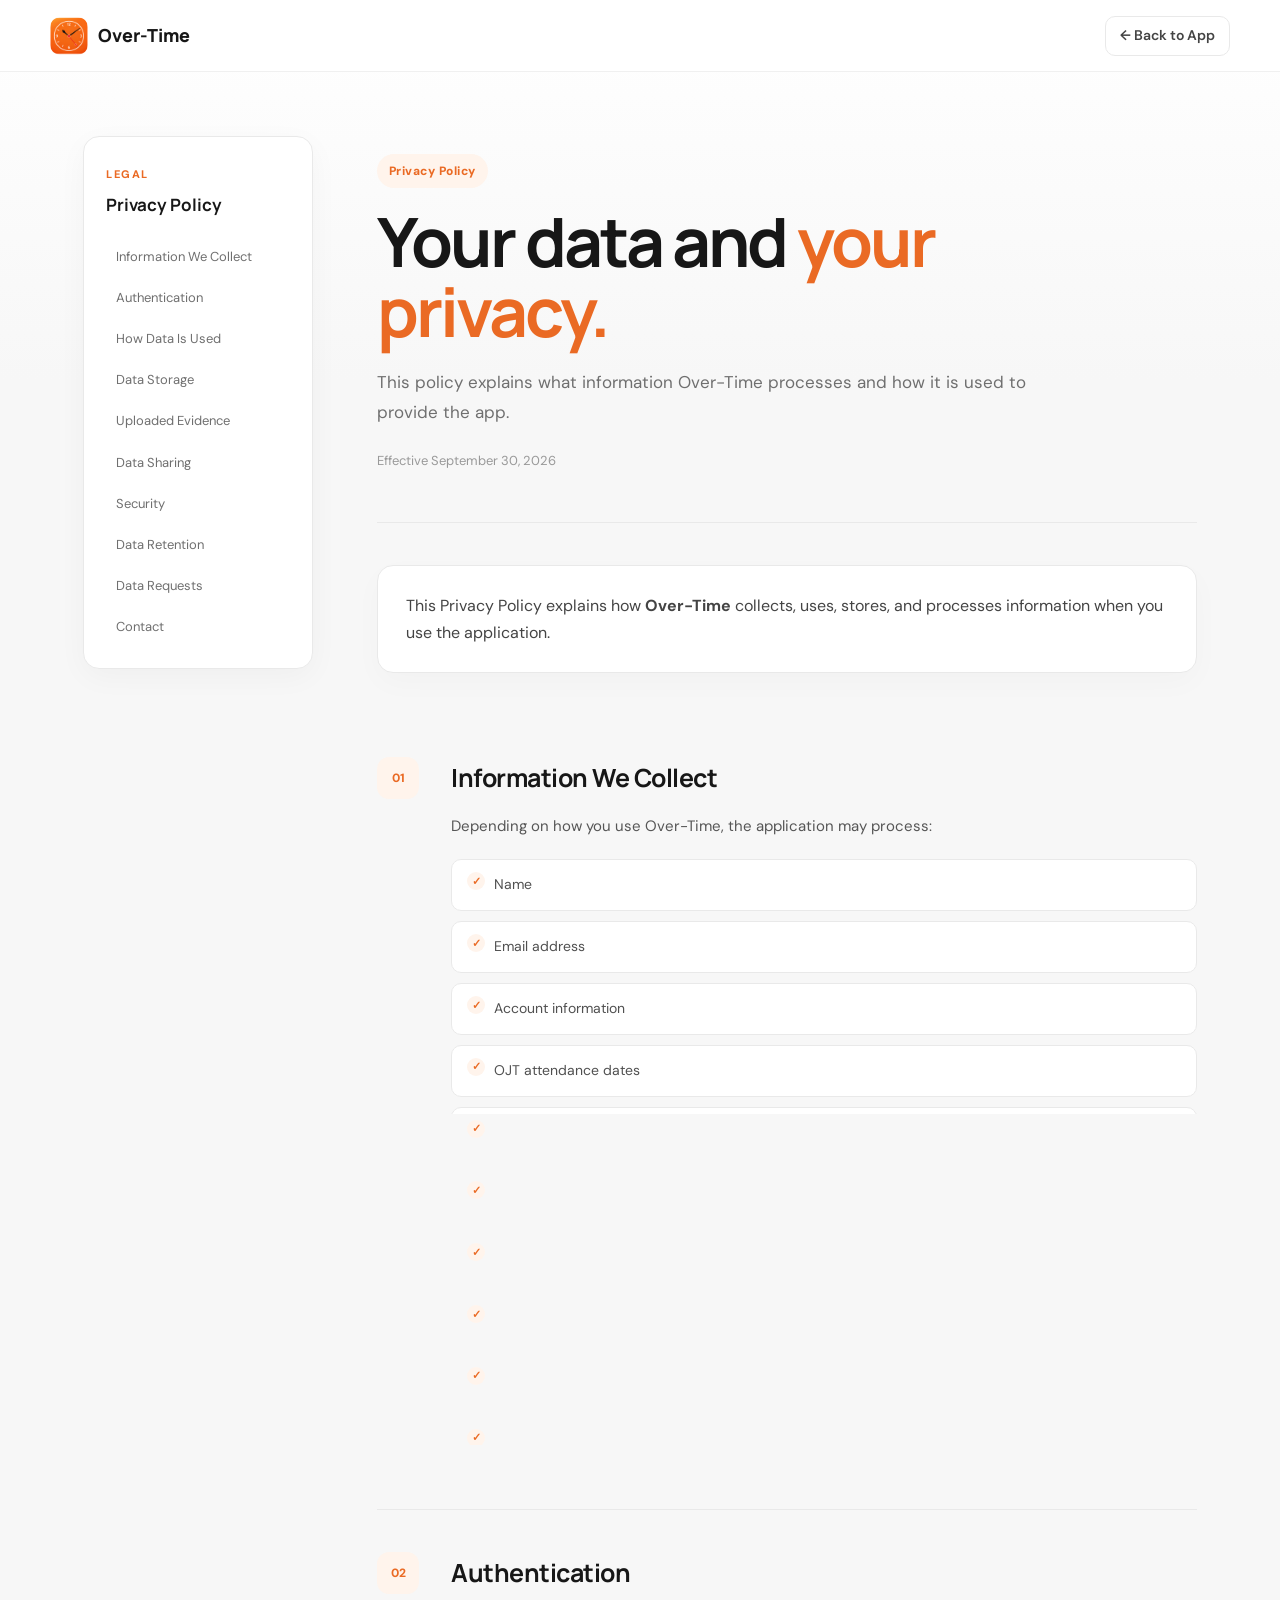
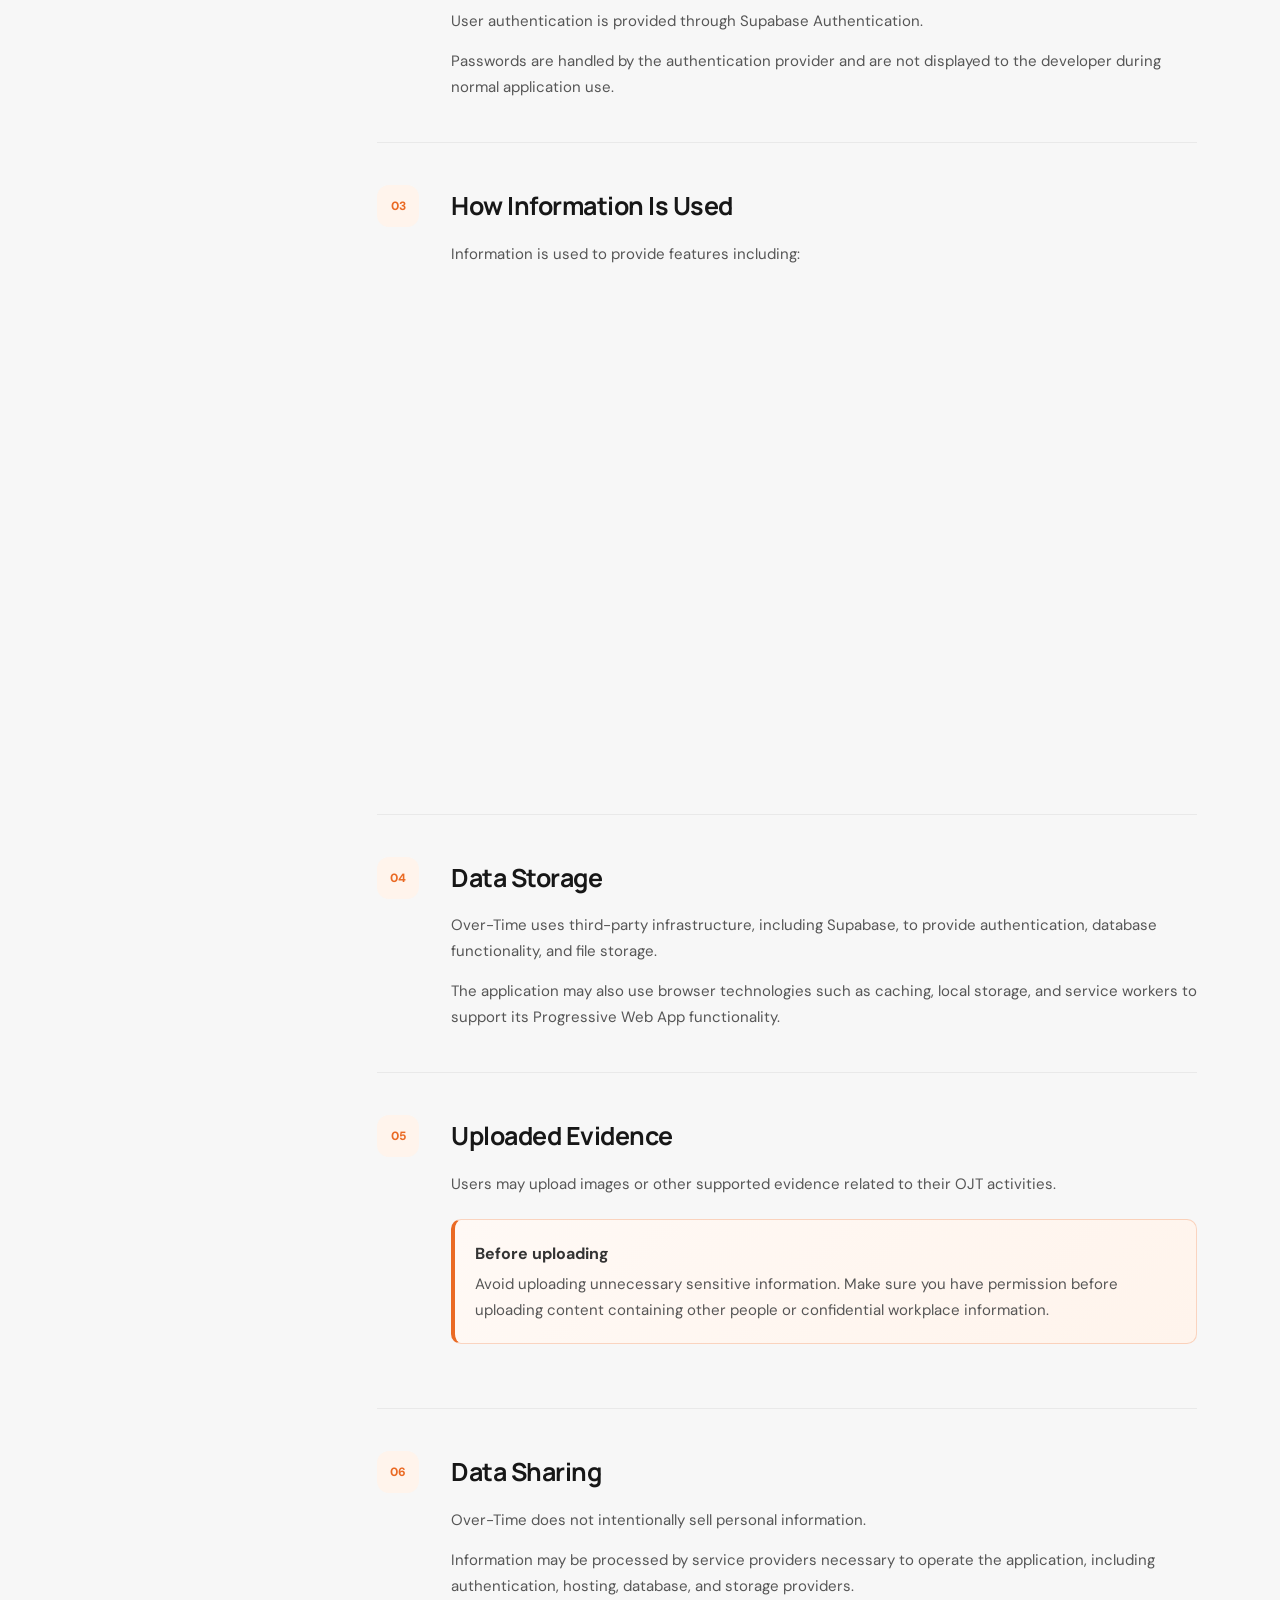
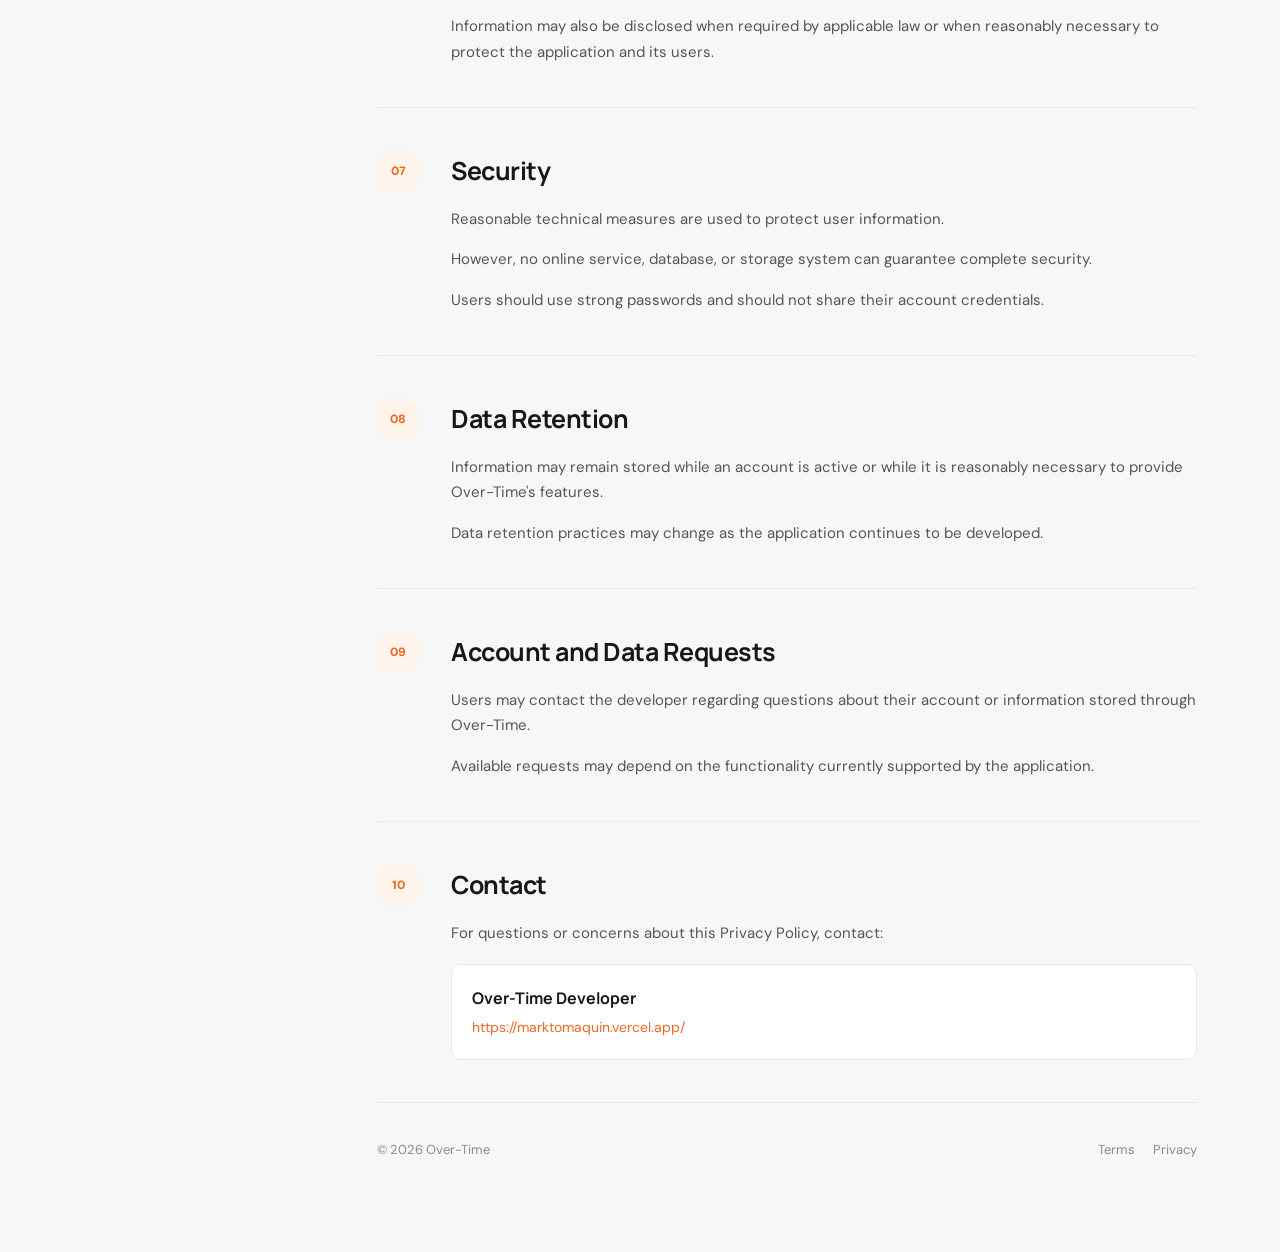
==== privacy.html @ fa610949 "terms and privacy" ====
<!DOCTYPE html>
<html lang="en">

<head>
    <meta charset="UTF-8">

    <meta name="viewport" content="width=device-width, initial-scale=1.0">

    <meta name="theme-color" content="#ea6a24">

    <title>Privacy Policy | Over-Time</title>

    <link rel="icon" type="image/png" href="/icons/icon-192.png">

    <link rel="stylesheet" href="./legal.css">
</head>

<body>

    <header class="legal-navbar">

        <a href="/" class="legal-brand">

            <img src="/icons/icon-192.png" alt="Over-Time logo">

            <span>Over-Time</span>

        </a>

        <a href="/" class="back-link">
            ← Back to App
        </a>

    </header>


    <main class="legal-wrapper">

        <aside class="legal-sidebar">

            <div class="sidebar-card">

                <span class="sidebar-label">
                    LEGAL
                </span>

                <h3>Privacy Policy</h3>

                <nav>
                    <a href="#information">
                        Information We Collect
                    </a>

                    <a href="#authentication">
                        Authentication
                    </a>

                    <a href="#usage">
                        How Data Is Used
                    </a>

                    <a href="#storage">
                        Data Storage
                    </a>

                    <a href="#evidence">
                        Uploaded Evidence
                    </a>

                    <a href="#sharing">
                        Data Sharing
                    </a>

                    <a href="#security">
                        Security
                    </a>

                    <a href="#retention">
                        Data Retention
                    </a>

                    <a href="#requests">
                        Data Requests
                    </a>

                    <a href="#contact">
                        Contact
                    </a>
                </nav>

            </div>

        </aside>


        <article class="legal-content">

            <section class="legal-hero">

                <div class="legal-badge">
                    Privacy Policy
                </div>

                <h1>
                    Your data and
                    <span>your privacy.</span>
                </h1>

                <p>
                    This policy explains what information Over-Time
                    processes and how it is used to provide the app.
                </p>

                <div class="last-updated">
                    Effective September 30, 2026
                </div>

            </section>


            <section class="legal-intro">

                <p>
                    This Privacy Policy explains how
                    <strong>Over-Time</strong> collects, uses,
                    stores, and processes information when
                    you use the application.
                </p>

            </section>


            <section class="legal-section" id="information">

                <span class="section-number">
                    01
                </span>

                <div>

                    <h2>Information We Collect</h2>

                    <p>
                        Depending on how you use Over-Time,
                        the application may process:
                    </p>

                    <ul class="legal-list">

                        <li>Name</li>
                        <li>Email address</li>
                        <li>Account information</li>
                        <li>OJT attendance dates</li>
                        <li>Time-in and time-out records</li>
                        <li>Rendered internship hours</li>
                        <li>Daily accomplishments</li>
                        <li>Activity descriptions</li>
                        <li>Uploaded evidence or images</li>
                        <li>Application preferences</li>

                    </ul>

                </div>

            </section>


            <section class="legal-section" id="authentication">

                <span class="section-number">
                    02
                </span>

                <div>

                    <h2>Authentication</h2>

                    <p>
                        User authentication is provided through
                        Supabase Authentication.
                    </p>

                    <p>
                        Passwords are handled by the authentication
                        provider and are not displayed to the
                        developer during normal application use.
                    </p>

                </div>

            </section>


            <section class="legal-section" id="usage">

                <span class="section-number">
                    03
                </span>

                <div>

                    <h2>How Information Is Used</h2>

                    <p>
                        Information is used to provide features
                        including:
                    </p>

                    <ul class="legal-list">

                        <li>
                            Creating and managing user accounts.
                        </li>

                        <li>
                            Recording OJT attendance.
                        </li>

                        <li>
                            Calculating rendered internship hours.
                        </li>

                        <li>
                            Storing daily accomplishment records.
                        </li>

                        <li>
                            Displaying progress summaries
                            and reports.
                        </li>

                        <li>
                            Storing evidence attached to logs.
                        </li>

                        <li>
                            Synchronizing account information
                            across supported devices.
                        </li>

                        <li>
                            Maintaining and improving Over-Time.
                        </li>

                    </ul>

                </div>

            </section>


            <section class="legal-section" id="storage">

                <span class="section-number">
                    04
                </span>

                <div>

                    <h2>Data Storage</h2>

                    <p>
                        Over-Time uses third-party infrastructure,
                        including Supabase, to provide authentication,
                        database functionality, and file storage.
                    </p>

                    <p>
                        The application may also use browser
                        technologies such as caching, local storage,
                        and service workers to support its
                        Progressive Web App functionality.
                    </p>

                </div>

            </section>


            <section class="legal-section" id="evidence">

                <span class="section-number">
                    05
                </span>

                <div>

                    <h2>Uploaded Evidence</h2>

                    <p>
                        Users may upload images or other supported
                        evidence related to their OJT activities.
                    </p>

                    <div class="notice-card">

                        <strong>Before uploading</strong>

                        <p>
                            Avoid uploading unnecessary sensitive
                            information. Make sure you have permission
                            before uploading content containing
                            other people or confidential workplace
                            information.
                        </p>

                    </div>

                </div>

            </section>


            <section class="legal-section" id="sharing">

                <span class="section-number">
                    06
                </span>

                <div>

                    <h2>Data Sharing</h2>

                    <p>
                        Over-Time does not intentionally sell
                        personal information.
                    </p>

                    <p>
                        Information may be processed by service
                        providers necessary to operate the application,
                        including authentication, hosting,
                        database, and storage providers.
                    </p>

                    <p>
                        Information may also be disclosed when required
                        by applicable law or when reasonably necessary
                        to protect the application and its users.
                    </p>

                </div>

            </section>


            <section class="legal-section" id="security">

                <span class="section-number">
                    07
                </span>

                <div>

                    <h2>Security</h2>

                    <p>
                        Reasonable technical measures are used
                        to protect user information.
                    </p>

                    <p>
                        However, no online service, database,
                        or storage system can guarantee complete
                        security.
                    </p>

                    <p>
                        Users should use strong passwords and
                        should not share their account credentials.
                    </p>

                </div>

            </section>


            <section class="legal-section" id="retention">

                <span class="section-number">
                    08
                </span>

                <div>

                    <h2>Data Retention</h2>

                    <p>
                        Information may remain stored while an
                        account is active or while it is reasonably
                        necessary to provide Over-Time's features.
                    </p>

                    <p>
                        Data retention practices may change as
                        the application continues to be developed.
                    </p>

                </div>

            </section>


            <section class="legal-section" id="requests">

                <span class="section-number">
                    09
                </span>

                <div>

                    <h2>Account and Data Requests</h2>

                    <p>
                        Users may contact the developer regarding
                        questions about their account or information
                        stored through Over-Time.
                    </p>

                    <p>
                        Available requests may depend on the
                        functionality currently supported by
                        the application.
                    </p>

                </div>

            </section>


            <section class="legal-section" id="contact">

                <span class="section-number">
                    10
                </span>

                <div>

                    <h2>Contact</h2>

                    <p>
                        For questions or concerns about this
                        Privacy Policy, contact:
                    </p>

                    <div class="contact-card">

                        <strong>Over-Time Developer</strong>

                        <span>
                            https://marktomaquin.vercel.app/
                        </span>

                    </div>

                </div>

            </section>


            <footer class="legal-footer">

                <p>
                    © 2026 Over-Time
                </p>

                <div>

                    <a href="/terms.html">
                        Terms
                    </a>

                    <a href="/privacy.html">
                        Privacy
                    </a>

                </div>

            </footer>

        </article>

    </main>

</body>

</html>
---- legal.css ----
@import url('https://fonts.googleapis.com/css2?family=DM+Sans:wght@400;500;600;700&family=Manrope:wght@600;700;800&display=swap'
);


:root {
    --orange: #ea6a24;
    --orange-dark: #cf5718;
    --orange-soft: #fff4ec;

    --text: #171717;
    --muted: #6f6f6f;
    --border: #e9e9e9;

    --background: #f7f7f7;
    --surface: #ffffff;

    --radius-sm: 10px;
    --radius-md: 16px;
    --radius-lg: 24px;

    --shadow:
        0 14px 40px rgba(0, 0, 0, 0.06);
}


* {
    box-sizing: border-box;
}


html {
    scroll-behavior: smooth;
}


body {
    margin: 0;

    background:
        linear-gradient(180deg,
            #ffffff 0%,
            var(--background) 380px);

    color: var(--text);

    font-family:
        'DM Sans',
        sans-serif;

    line-height: 1.7;
}


a {
    color: inherit;
}


.legal-navbar {
    position: sticky;
    top: 0;
    z-index: 100;

    min-height: 72px;

    display: flex;
    align-items: center;
    justify-content: space-between;

    padding:
        0 max(24px, calc((100vw - 1180px) / 2));

    background:
        rgba(255, 255, 255, 0.88);

    border-bottom:
        1px solid rgba(0, 0, 0, 0.06);

    backdrop-filter:
        blur(18px);
}


.legal-brand {
    display: flex;
    align-items: center;

    gap: 10px;

    text-decoration: none;
}


.legal-brand img {
    width: 38px;
    height: 38px;

    border-radius: 10px;

    object-fit: contain;
}


.legal-brand span {
    font-family:
        'Manrope',
        sans-serif;

    font-size: 18px;
    font-weight: 800;
}


.back-link {
    display: inline-flex;
    align-items: center;

    min-height: 40px;

    padding: 0 14px;

    border:
        1px solid var(--border);

    border-radius: 10px;

    background: #ffffff;

    color: #444;

    font-size: 14px;
    font-weight: 600;

    text-decoration: none;

    transition: 0.2s ease;
}


.back-link:hover {
    color: var(--orange);

    border-color:
        rgba(234, 106, 36, 0.4);

    transform:
        translateY(-1px);
}


.legal-wrapper {
    width: min(1180px, calc(100% - 40px));

    margin: 0 auto;

    display: grid;

    grid-template-columns:
        230px minmax(0, 820px);

    justify-content: center;

    gap: 64px;

    padding: 64px 0 80px;
}


.legal-sidebar {
    position: relative;
}


.sidebar-card {
    position: sticky;
    top: 105px;

    padding: 22px;

    background: var(--surface);

    border:
        1px solid var(--border);

    border-radius:
        var(--radius-md);

    box-shadow:
        0 8px 30px rgba(0, 0, 0, 0.035);
}


.sidebar-label {
    color: var(--orange);

    font-size: 11px;
    font-weight: 800;

    letter-spacing: 0.14em;
}


.sidebar-card h3 {
    margin:
        5px 0 18px;

    font-family:
        'Manrope',
        sans-serif;

    font-size: 17px;
}


.sidebar-card nav {
    display: grid;

    gap: 3px;
}


.sidebar-card nav a {
    padding: 8px 10px;

    border-radius: 8px;

    color: var(--muted);

    font-size: 13px;

    text-decoration: none;

    transition: 0.15s ease;
}


.sidebar-card nav a:hover {
    color: var(--orange);

    background:
        var(--orange-soft);
}


.legal-content {
    min-width: 0;
}


.legal-hero {
    padding:
        18px 0 50px;

    border-bottom:
        1px solid var(--border);
}


.legal-badge {
    display: inline-flex;

    padding:
        7px 12px;

    margin-bottom:
        18px;

    border-radius:
        999px;

    background:
        var(--orange-soft);

    color:
        var(--orange);

    font-size:
        12px;

    font-weight:
        800;

    letter-spacing:
        0.04em;
}


.legal-hero h1 {
    max-width:
        680px;

    margin:
        0;

    font-family:
        'Manrope',
        sans-serif;

    font-size:
        clamp(42px, 6vw, 68px);

    line-height:
        1.03;

    letter-spacing:
        -0.045em;
}


.legal-hero h1 span {
    color:
        var(--orange);
}


.legal-hero>p {
    max-width:
        650px;

    margin:
        22px 0 0;

    color:
        var(--muted);

    font-size:
        17px;

    line-height:
        1.75;
}


.last-updated {
    margin-top:
        22px;

    color:
        #999;

    font-size:
        13px;
}


.legal-intro {
    margin:
        42px 0;

    padding:
        26px 28px;

    background:
        var(--surface);

    border:
        1px solid var(--border);

    border-radius:
        var(--radius-md);

    box-shadow:
        0 10px 30px rgba(0, 0, 0, 0.025);
}


.legal-intro p {
    margin:
        0 0 10px;

    color:
        #444;

    font-size:
        16px;
}


.legal-intro p:last-child {
    margin-bottom:
        0;
}


.legal-section {
    display:
        grid;

    grid-template-columns:
        52px 1fr;

    gap:
        22px;

    padding:
        42px 0;

    border-bottom:
        1px solid var(--border);

    scroll-margin-top:
        100px;
}


.section-number {
    width:
        42px;

    height:
        42px;

    display:
        flex;

    align-items:
        center;

    justify-content:
        center;

    border-radius:
        12px;

    background:
        var(--orange-soft);

    color:
        var(--orange);

    font-size:
        12px;

    font-weight:
        800;
}


.legal-section h2 {
    margin:
        0 0 14px;

    font-family:
        'Manrope',
        sans-serif;

    font-size:
        25px;

    letter-spacing:
        -0.02em;
}


.legal-section p {
    margin:
        0 0 15px;

    color:
        #565656;

    font-size:
        15px;
}


.legal-section p:last-child {
    margin-bottom:
        0;
}


.legal-list {
    display:
        grid;

    gap:
        10px;

    margin:
        20px 0 0;

    padding:
        0;

    list-style:
        none;
}


.legal-list li {
    position:
        relative;

    padding:
        13px 15px 13px 42px;

    background:
        var(--surface);

    border:
        1px solid var(--border);

    border-radius:
        var(--radius-sm);

    color:
        #505050;

    font-size:
        14px;
}


.legal-list li::before {
    content:
        "✓";

    position:
        absolute;

    left:
        15px;

    top:
        12px;

    width:
        18px;

    height:
        18px;

    display:
        flex;

    align-items:
        center;

    justify-content:
        center;

    border-radius:
        50%;

    background:
        var(--orange-soft);

    color:
        var(--orange);

    font-size:
        11px;

    font-weight:
        800;
}


.notice-card {
    margin:
        22px 0;

    padding:
        20px;

    border:
        1px solid rgba(234, 106, 36, 0.25);

    border-left:
        4px solid var(--orange);

    border-radius:
        var(--radius-sm);

    background:
        linear-gradient(135deg,
            #fff9f5,
            #fff4ec);
}


.notice-card strong {
    display:
        block;

    margin-bottom:
        5px;

    color:
        #333;
}


.notice-card p {
    margin:
        0;
}


.contact-card {
    display:
        flex;

    flex-direction:
        column;

    gap:
        3px;

    margin-top:
        18px;

    padding:
        20px;

    background:
        var(--surface);

    border:
        1px solid var(--border);

    border-radius:
        var(--radius-sm);
}


.contact-card strong {
    font-family:
        'Manrope',
        sans-serif;
}


.contact-card span {
    color:
        var(--orange);

    font-size:
        14px;
}


.legal-footer {
    display:
        flex;

    align-items:
        center;

    justify-content:
        space-between;

    gap:
        20px;

    padding:
        36px 0 10px;

    color:
        #8b8b8b;

    font-size:
        13px;
}


.legal-footer p {
    margin:
        0;
}


.legal-footer div {
    display:
        flex;

    gap:
        18px;
}


.legal-footer a {
    text-decoration:
        none;
}


.legal-footer a:hover {
    color:
        var(--orange);
}


@media (max-width: 900px) {

    .legal-wrapper {
        grid-template-columns:
            1fr;

        gap:
            0;

        width:
            min(760px, calc(100% - 34px));

        padding-top:
            42px;
    }


    .legal-sidebar {
        display:
            none;
    }

}


@media (max-width: 600px) {

    .legal-navbar {
        min-height:
            64px;

        padding:
            0 18px;
    }


    .legal-brand img {
        width:
            34px;

        height:
            34px;
    }


    .legal-brand span {
        font-size:
            16px;
    }


    .back-link {
        min-height:
            36px;

        padding:
            0 11px;

        font-size:
            12px;
    }


    .legal-wrapper {
        width:
            calc(100% - 30px);

        padding:
            32px 0 50px;
    }


    .legal-hero {
        padding-top:
            8px;

        padding-bottom:
            36px;
    }


    .legal-hero h1 {
        font-size:
            40px;
    }


    .legal-hero>p {
        font-size:
            15px;
    }


    .legal-intro {
        margin:
            28px 0;

        padding:
            20px;
    }


    .legal-section {
        grid-template-columns:
            1fr;

        gap:
            14px;

        padding:
            32px 0;
    }


    .legal-section h2 {
        font-size:
            22px;
    }


    .legal-footer {
        align-items:
            flex-start;

        flex-direction:
            column;
    }

}
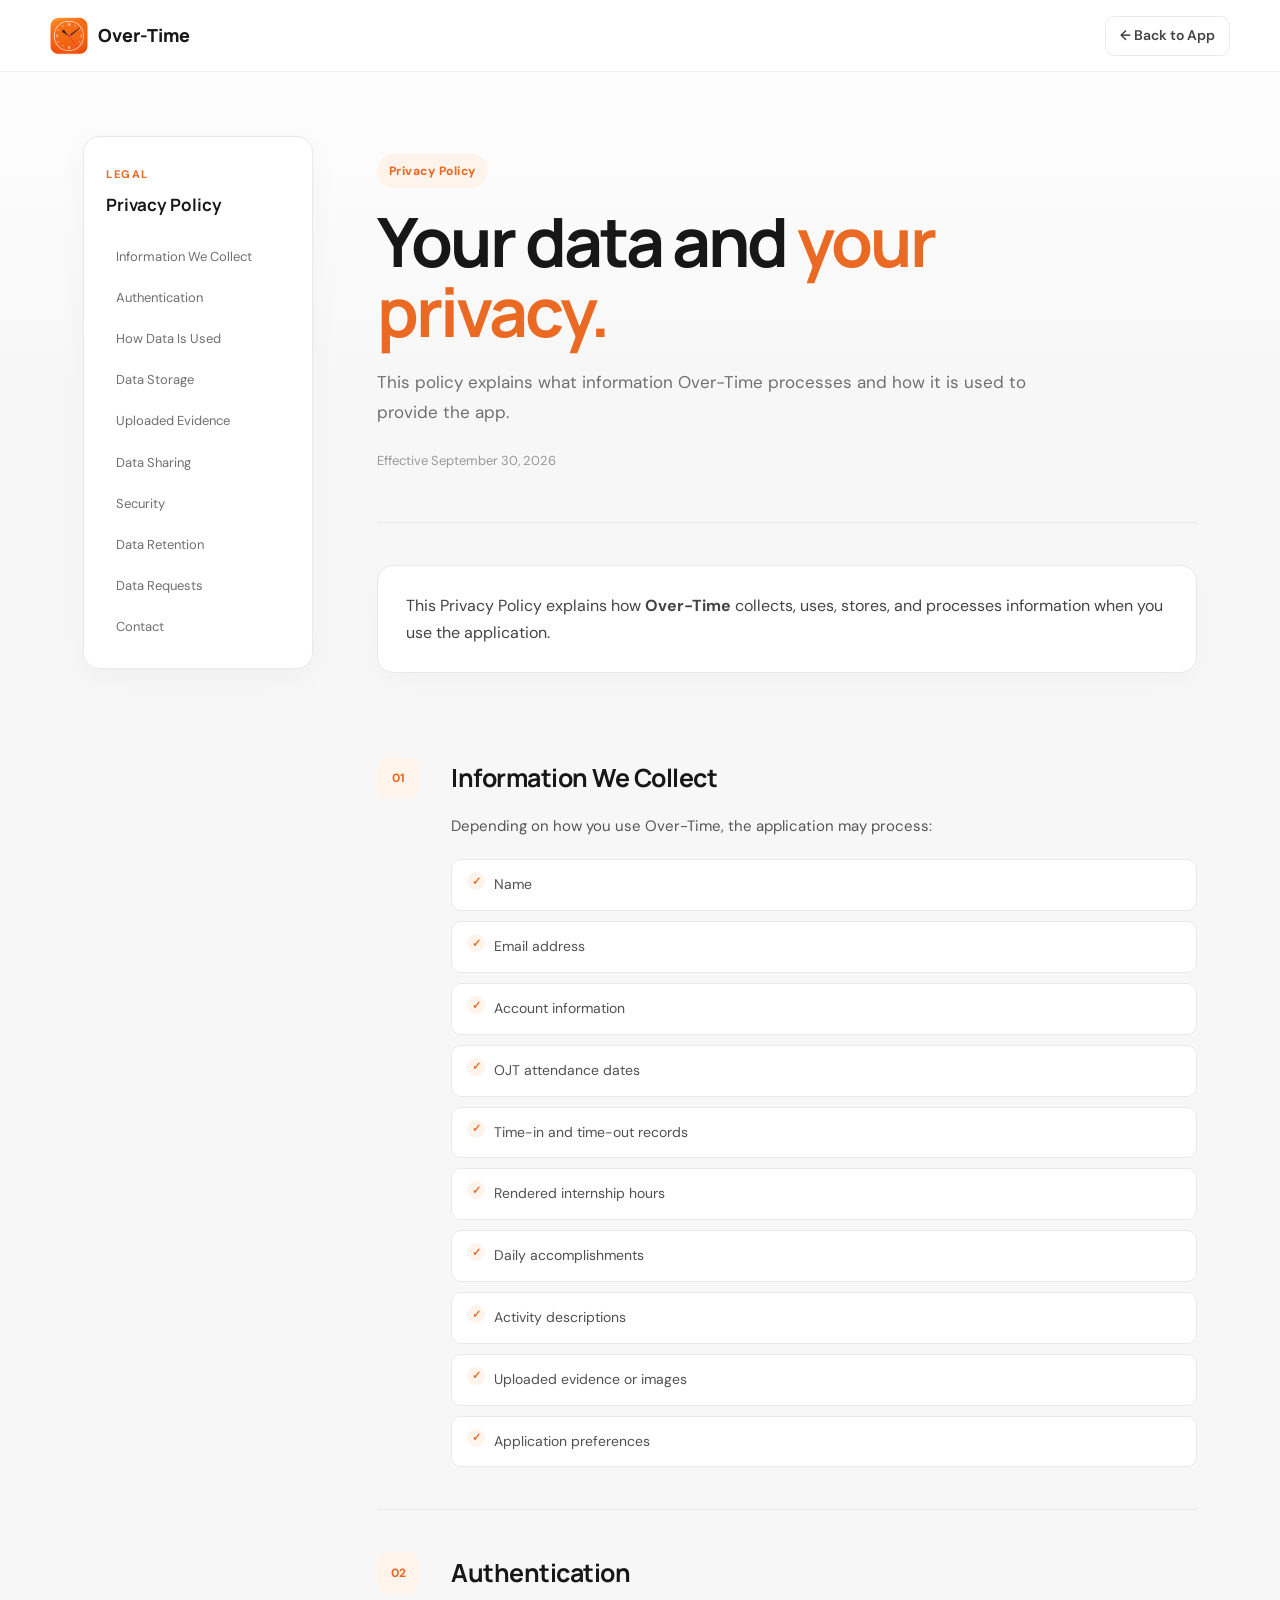
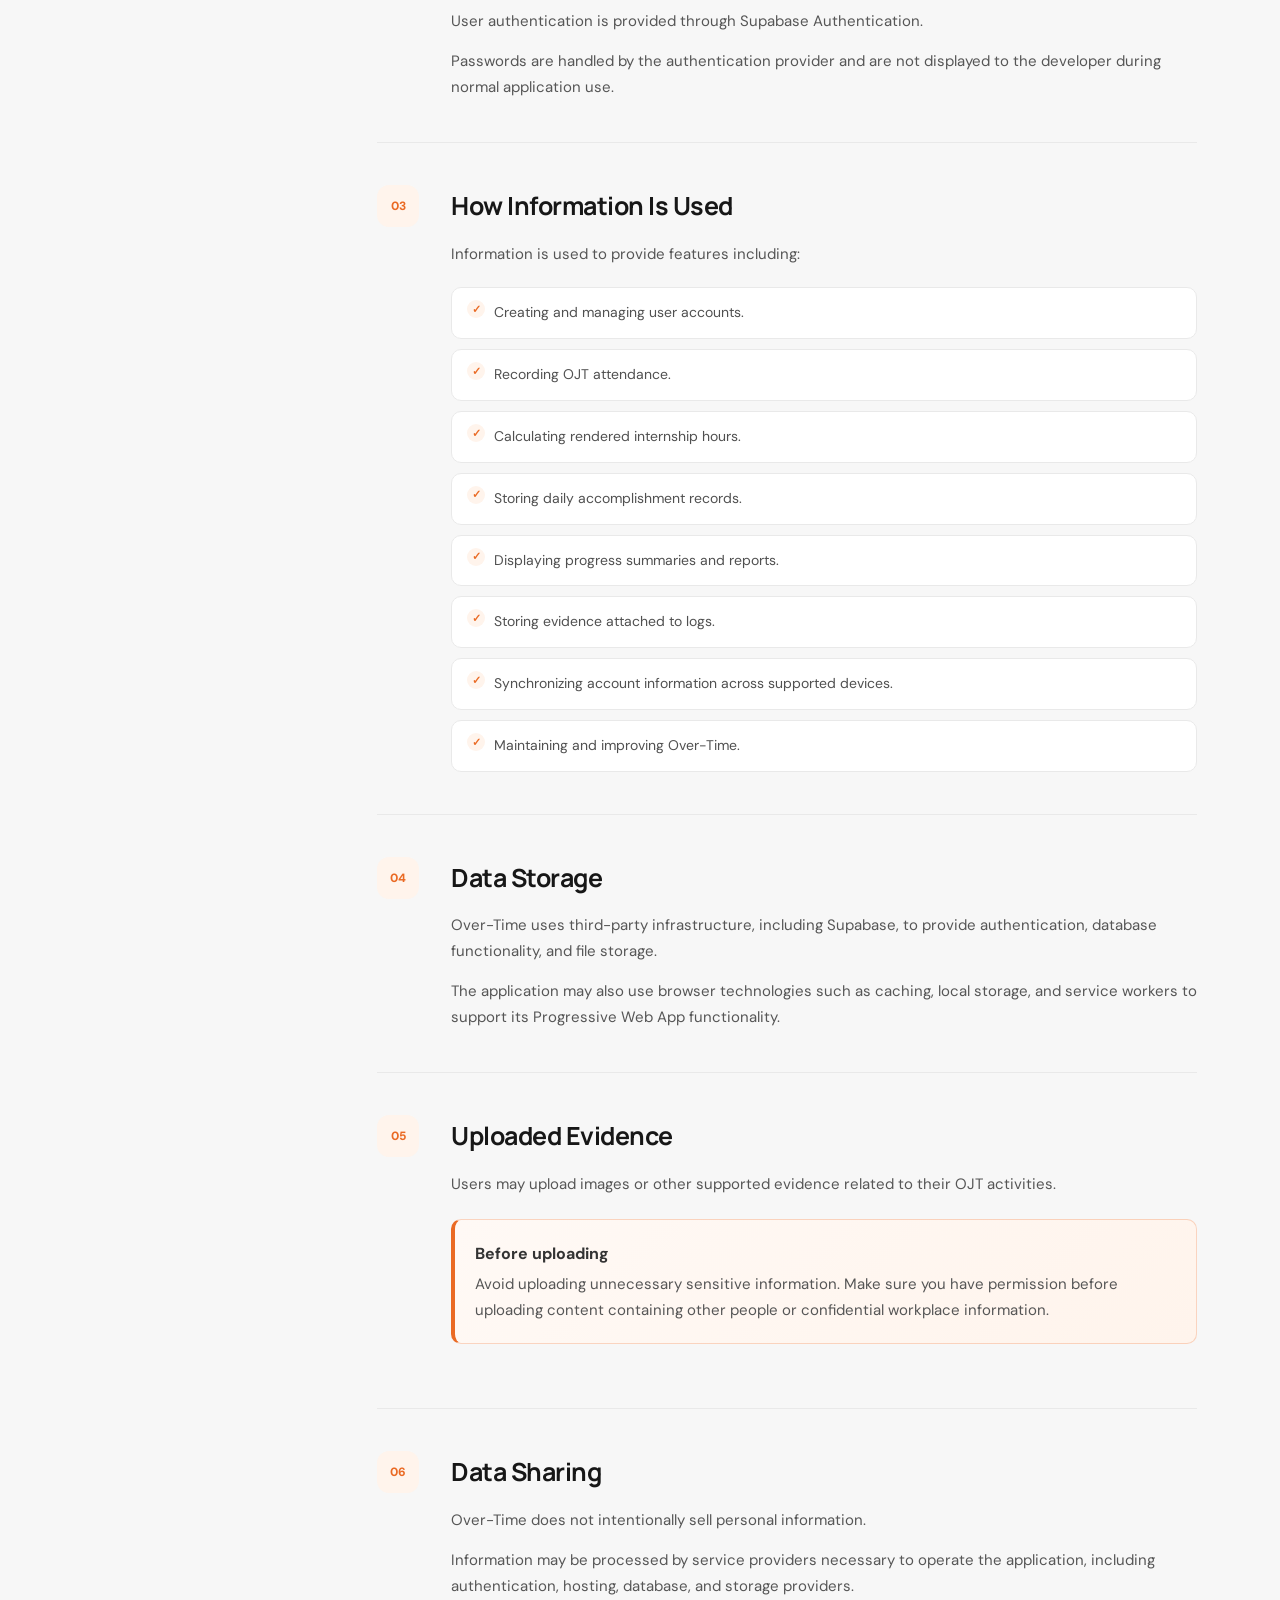
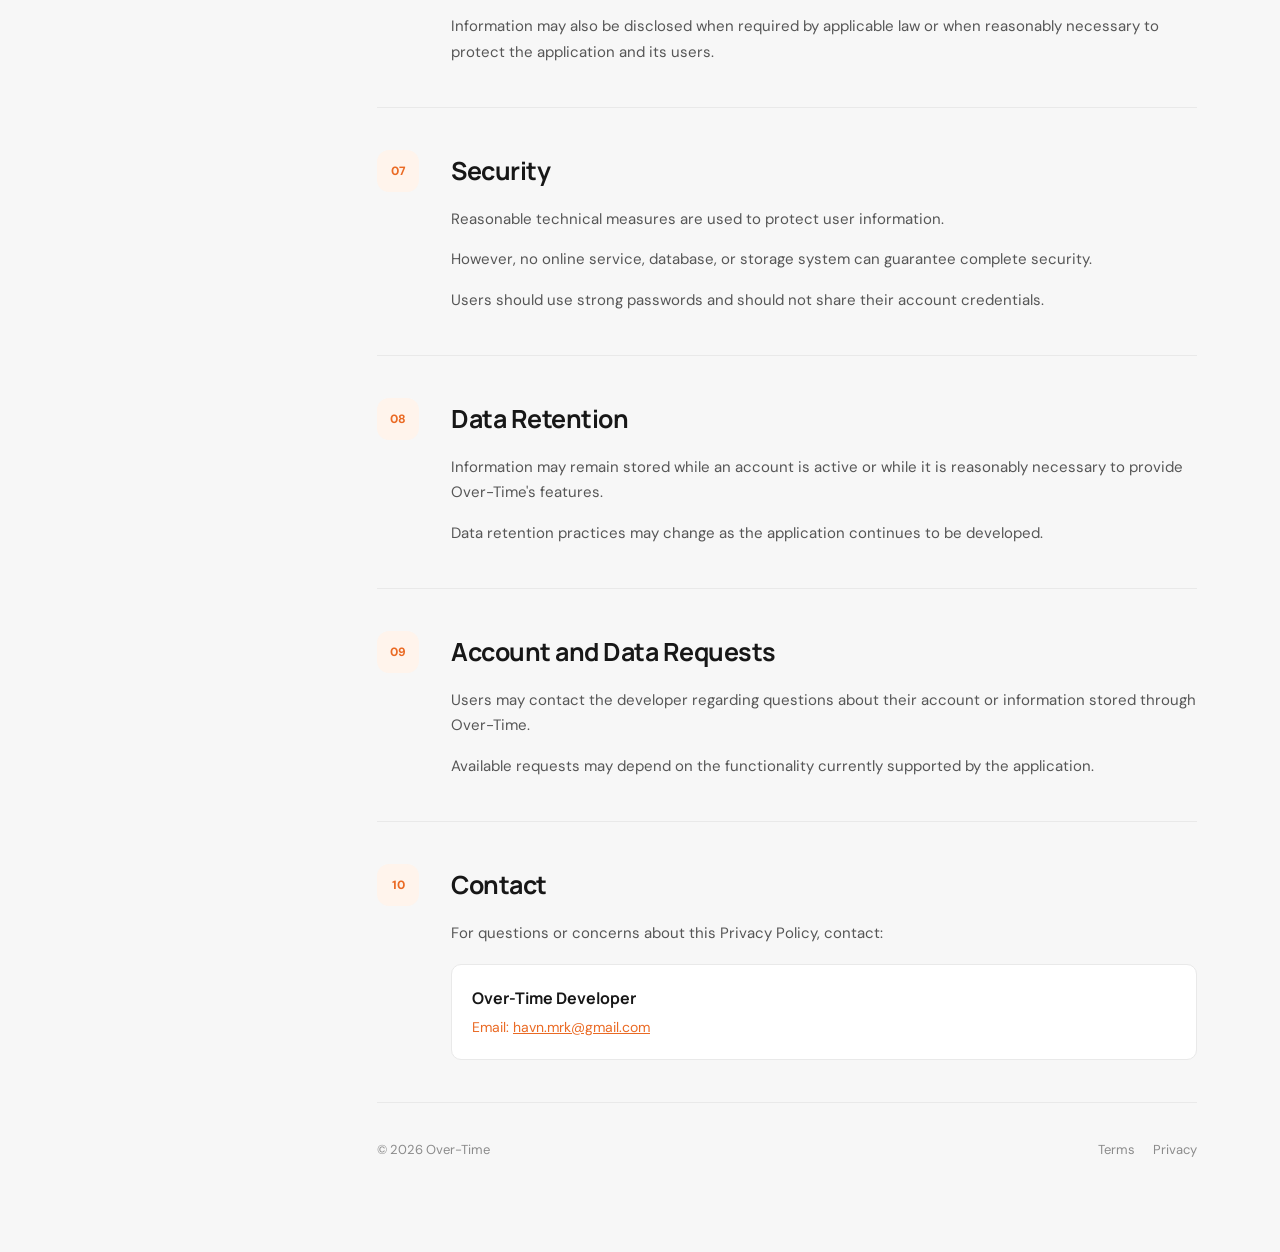
==== commit efee458e: "added footer and new email" ====
--- a/privacy.html
+++ b/privacy.html
@@ -446,11 +446,12 @@
                     <div class="contact-card">
 
                         <strong>Over-Time Developer</strong>
-
                         <span>
-                            https://marktomaquin.vercel.app/
+                            Email:
+                            <a href="mailto:havn.mrk@gmail.com">
+                                havn.mrk@gmail.com
+                            </a>
                         </span>
-
                     </div>
 
                 </div>
